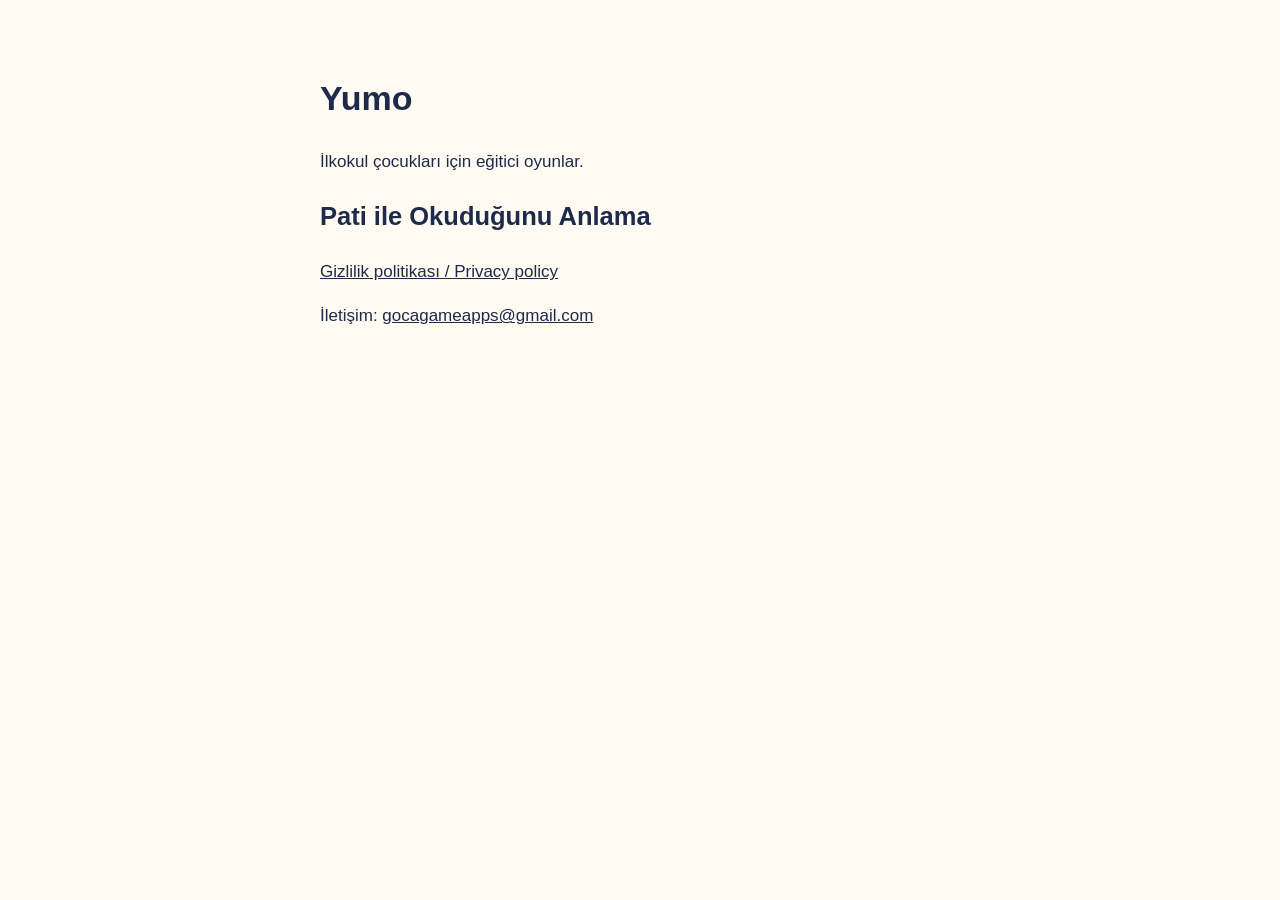
==== index.html @ 2a221d6d "Pati gizlilik politikası ve Yumo ana sayfası Co-Authored-By: Claude Opus 5.5 <noreply@anthropic.com>" ====
<!doctype html>
<html lang="tr"><head><meta charset="utf-8"><meta name="viewport" content="width=device-width, initial-scale=1"><title>Yumo</title>
<style>:root{--bg:#FFFBF3;--ink:#1E2A4A}@media (prefers-color-scheme:dark){:root{--bg:#141C33;--ink:#FFFBF3}}body{margin:0;background:var(--bg);color:var(--ink);font:17px/1.6 -apple-system,BlinkMacSystemFont,"Segoe UI",Roboto,Arial,sans-serif}main{max-width:40rem;margin:0 auto;padding:48px 20px}a{color:inherit}</style></head>
<body><main><h1>Yumo</h1><p>İlkokul çocukları için eğitici oyunlar.</p>
<h2>Pati ile Okuduğunu Anlama</h2><p><a href="pati/gizlilik/">Gizlilik politikası / Privacy policy</a></p>
<p>İletişim: <a href="mailto:gocagameapps@gmail.com">gocagameapps@gmail.com</a></p></main></body></html>
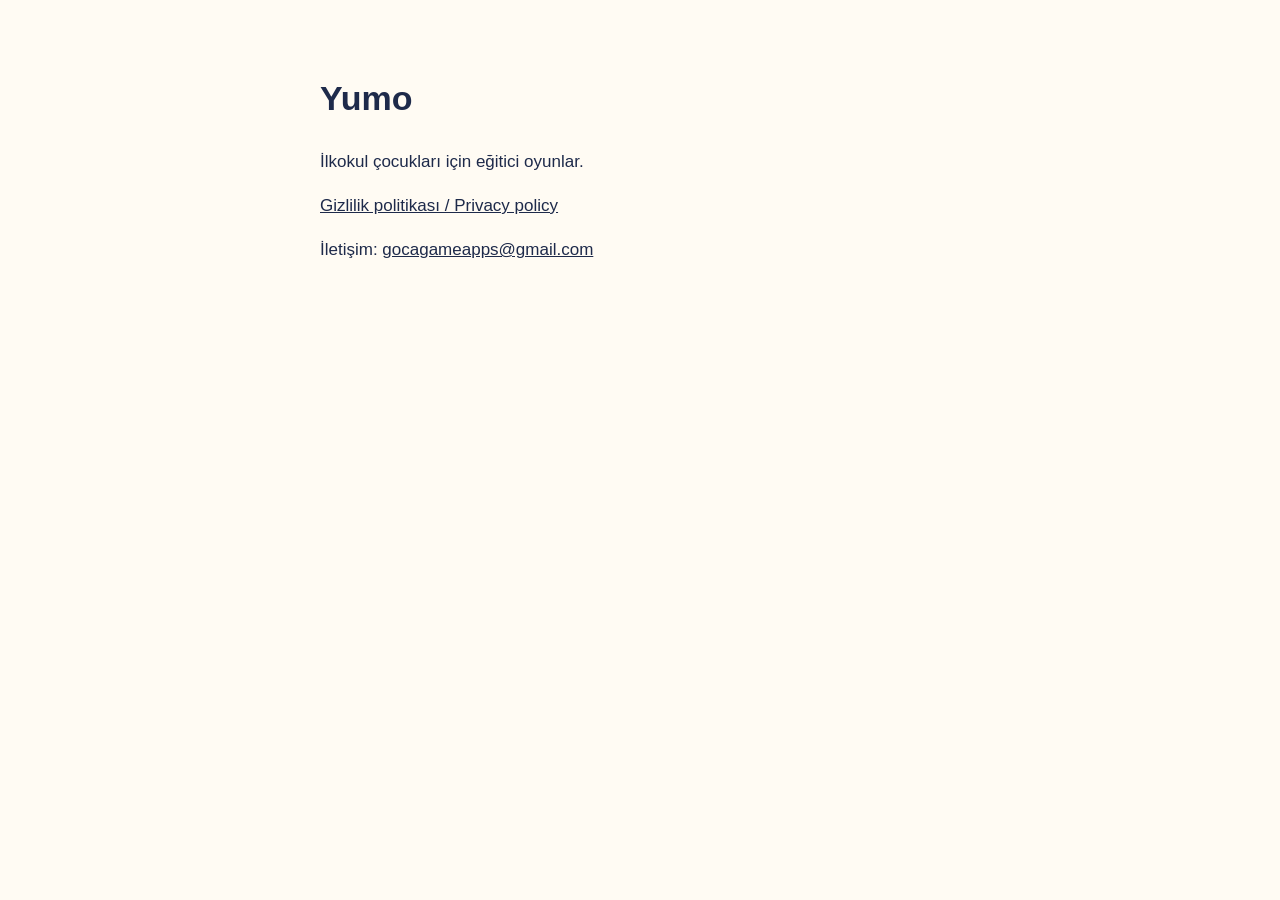
==== commit 85ca1632: "Tüm Yumo oyunları için ortak gizlilik politikası Pati'nin eski adresi yeni sayfaya yönlenir.  Co-Aut" ====
--- a/index.html
+++ b/index.html
@@ -2,5 +2,5 @@
 <html lang="tr"><head><meta charset="utf-8"><meta name="viewport" content="width=device-width, initial-scale=1"><title>Yumo</title>
 <style>:root{--bg:#FFFBF3;--ink:#1E2A4A}@media (prefers-color-scheme:dark){:root{--bg:#141C33;--ink:#FFFBF3}}body{margin:0;background:var(--bg);color:var(--ink);font:17px/1.6 -apple-system,BlinkMacSystemFont,"Segoe UI",Roboto,Arial,sans-serif}main{max-width:40rem;margin:0 auto;padding:48px 20px}a{color:inherit}</style></head>
 <body><main><h1>Yumo</h1><p>İlkokul çocukları için eğitici oyunlar.</p>
-<h2>Pati ile Okuduğunu Anlama</h2><p><a href="pati/gizlilik/">Gizlilik politikası / Privacy policy</a></p>
+<p><a href="gizlilik/">Gizlilik politikası / Privacy policy</a></p>
 <p>İletişim: <a href="mailto:gocagameapps@gmail.com">gocagameapps@gmail.com</a></p></main></body></html>
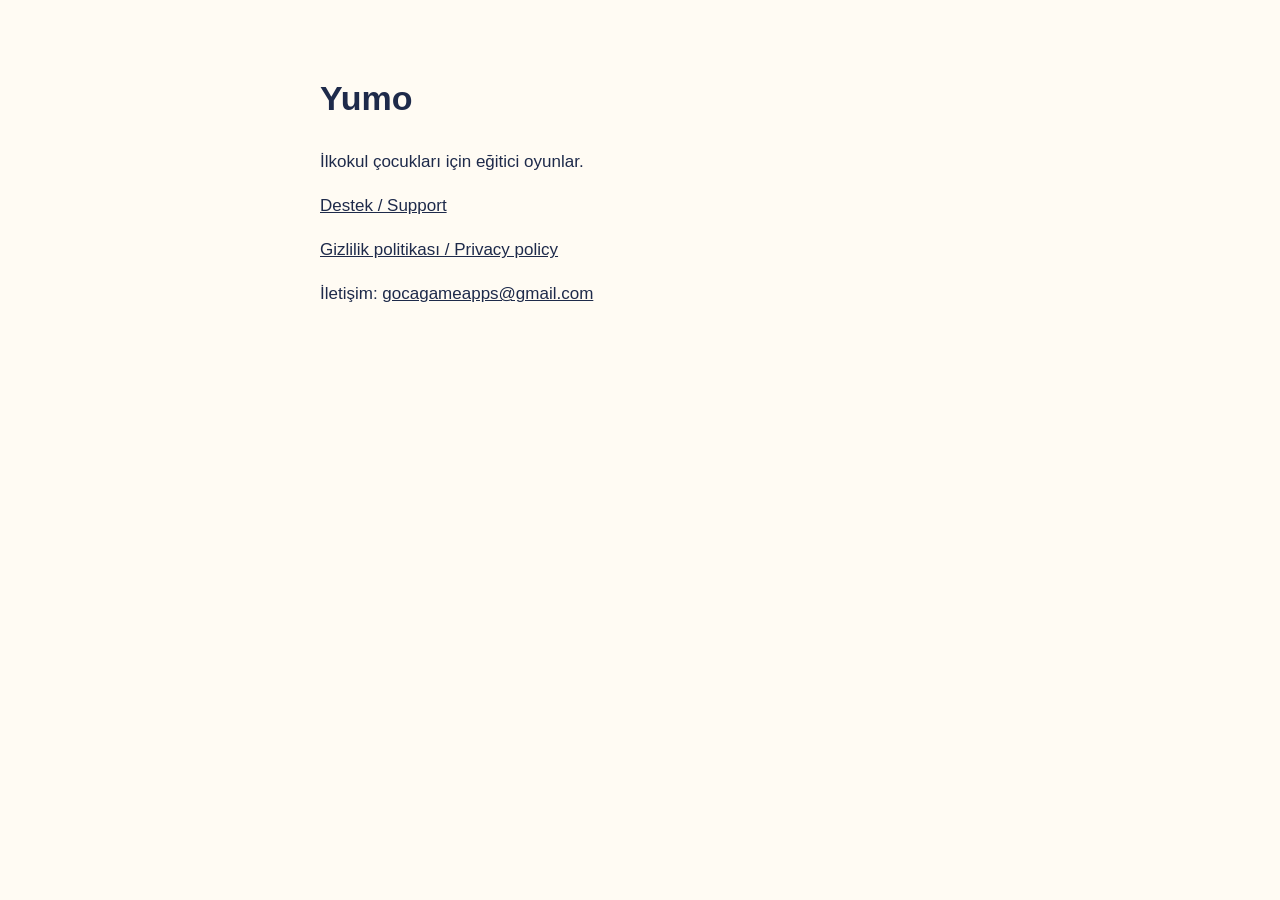
==== commit fed5b600: "Destek sayfası Co-Authored-By: Claude Opus 5.5 <noreply@anthropic.com> Claude-Session: https://claud" ====
--- a/index.html
+++ b/index.html
@@ -2,5 +2,6 @@
 <html lang="tr"><head><meta charset="utf-8"><meta name="viewport" content="width=device-width, initial-scale=1"><title>Yumo</title>
 <style>:root{--bg:#FFFBF3;--ink:#1E2A4A}@media (prefers-color-scheme:dark){:root{--bg:#141C33;--ink:#FFFBF3}}body{margin:0;background:var(--bg);color:var(--ink);font:17px/1.6 -apple-system,BlinkMacSystemFont,"Segoe UI",Roboto,Arial,sans-serif}main{max-width:40rem;margin:0 auto;padding:48px 20px}a{color:inherit}</style></head>
 <body><main><h1>Yumo</h1><p>İlkokul çocukları için eğitici oyunlar.</p>
+<p><a href="destek/">Destek / Support</a></p>
 <p><a href="gizlilik/">Gizlilik politikası / Privacy policy</a></p>
 <p>İletişim: <a href="mailto:gocagameapps@gmail.com">gocagameapps@gmail.com</a></p></main></body></html>
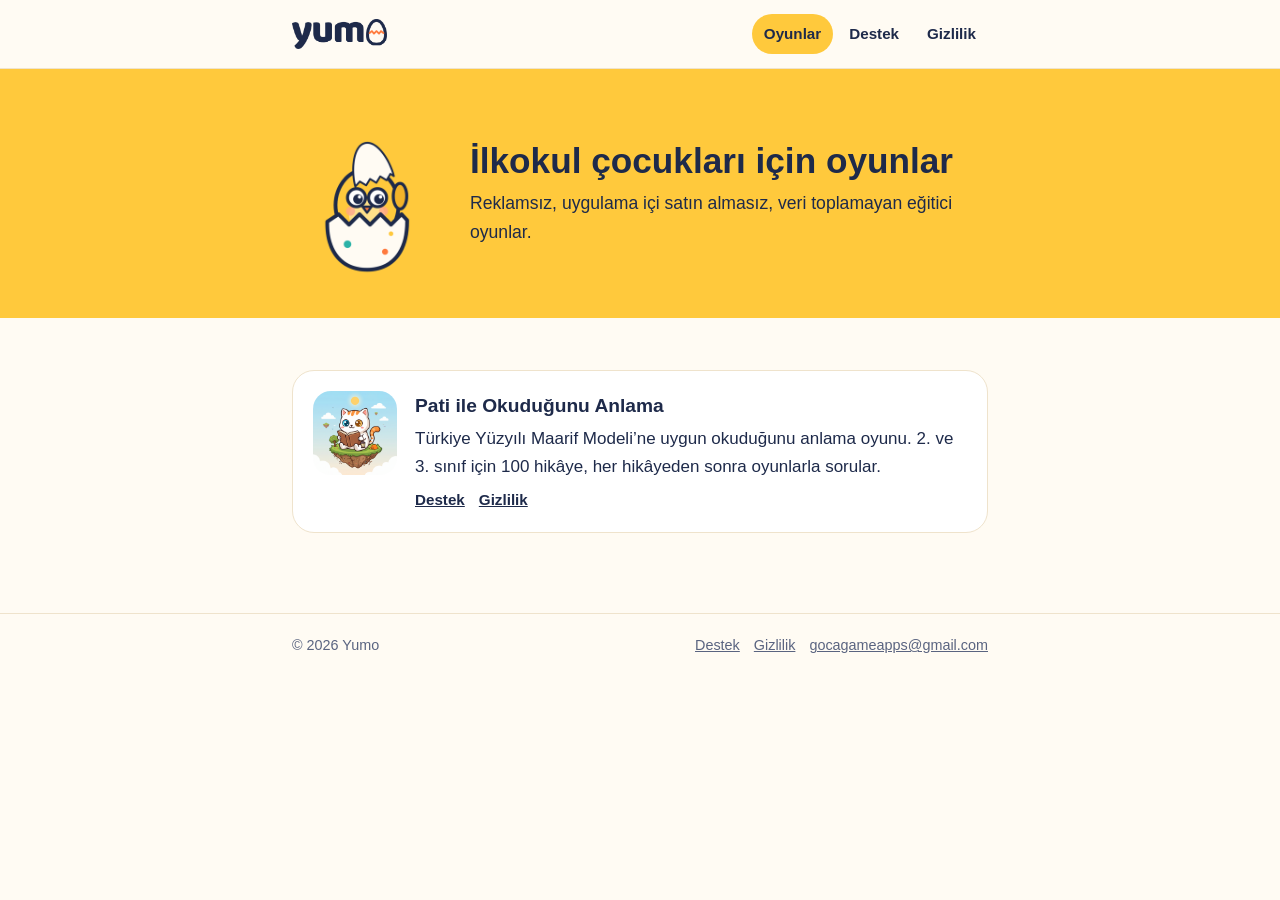
==== commit 117c42fe: "Yumo sitesi: ortak başlık ve alt bilgi, ana sayfa, destek ve gizlilik aynı tasarımda Co-Authored-By:" ====
--- a/index.html
+++ b/index.html
@@ -1,7 +1,35 @@
 <!doctype html>
-<html lang="tr"><head><meta charset="utf-8"><meta name="viewport" content="width=device-width, initial-scale=1"><title>Yumo</title>
-<style>:root{--bg:#FFFBF3;--ink:#1E2A4A}@media (prefers-color-scheme:dark){:root{--bg:#141C33;--ink:#FFFBF3}}body{margin:0;background:var(--bg);color:var(--ink);font:17px/1.6 -apple-system,BlinkMacSystemFont,"Segoe UI",Roboto,Arial,sans-serif}main{max-width:40rem;margin:0 auto;padding:48px 20px}a{color:inherit}</style></head>
-<body><main><h1>Yumo</h1><p>İlkokul çocukları için eğitici oyunlar.</p>
-<p><a href="destek/">Destek / Support</a></p>
-<p><a href="gizlilik/">Gizlilik politikası / Privacy policy</a></p>
-<p>İletişim: <a href="mailto:gocagameapps@gmail.com">gocagameapps@gmail.com</a></p></main></body></html>
+<html lang="tr">
+<head>
+<meta charset="utf-8">
+<meta name="viewport" content="width=device-width, initial-scale=1">
+<title>Yumo</title>
+<meta name="description" content="Yumo: ilkokul çocukları için reklamsız eğitici oyunlar.">
+<link rel="icon" href="assets/favicon.png">
+<link rel="stylesheet" href="assets/site.css">
+</head>
+<body>
+<header class="top"><div class="wrap">
+  <a class="brand" href="" aria-label="Yumo ana sayfa"><img src="assets/yumo-word.png" alt="yumo" width="96" height="30"></a>
+  <nav aria-label="Site"><a href="" aria-current="page">Oyunlar</a><a href="destek/">Destek</a><a href="gizlilik/">Gizlilik</a></nav>
+</div></header>
+<section class="hero"><div class="wrap">
+  <img src="assets/yumo.png" alt="Yumurtadan çıkan Yumo" width="150" height="169">
+  <div><h1>İlkokul çocukları için oyunlar</h1><p>Reklamsız, uygulama içi satın almasız, veri toplamayan eğitici oyunlar.</p></div>
+</div></section>
+<main><div class="wrap">
+  <div class="game">
+    <img src="assets/pati-icon.png" alt="Pati ile Okuduğunu Anlama simgesi" width="84" height="84">
+    <div>
+      <h2>Pati ile Okuduğunu Anlama</h2>
+      <p>Türkiye Yüzyılı Maarif Modeli’ne uygun okuduğunu anlama oyunu. 2. ve 3. sınıf için 100 hikâye, her hikâyeden sonra oyunlarla sorular.</p>
+      <div class="links"><a href="destek/#pati">Destek</a><a href="gizlilik/">Gizlilik</a></div>
+    </div>
+  </div>
+</div></main>
+<footer><div class="wrap">
+  <span>© 2026 Yumo</span>
+  <span><a href="destek/">Destek</a><a href="gizlilik/">Gizlilik</a><a href="mailto:gocagameapps@gmail.com">gocagameapps@gmail.com</a></span>
+</div></footer>
+</body>
+</html>
--- a/assets/site.css
+++ b/assets/site.css
@@ -0,0 +1,74 @@
+/* Yumo site: one look for every page (home, support, privacy). */
+:root{
+  --cream:#FFFBF3; --navy:#1E2A4A; --yellow:#FFC93C; --orange:#FF7A3D; --teal:#2BB3A8;
+  --bg:var(--cream); --ink:var(--navy); --soft:#5A6480; --line:#EFE3CC; --card:#FFFFFF; --band:var(--yellow);
+}
+@media (prefers-color-scheme: dark){
+  :root:not([data-theme="light"]){ --bg:#141C33; --ink:#FFFBF3; --soft:#B8C0D6; --line:#2A3556; --card:#1E2A4A; }
+}
+*{box-sizing:border-box}
+html{scroll-behavior:smooth}
+body{margin:0;background:var(--bg);color:var(--ink);font:17px/1.6 -apple-system,BlinkMacSystemFont,"Segoe UI",Roboto,"Helvetica Neue",Arial,sans-serif}
+a{color:inherit}
+img{max-width:100%;display:block}
+.wrap{max-width:46rem;margin:0 auto;padding:0 20px}
+
+/* header */
+.top{border-bottom:1px solid var(--line);background:var(--bg)}
+.top .wrap{display:flex;align-items:center;justify-content:space-between;gap:16px;min-height:68px}
+.brand img{height:30px;width:auto}
+@media (prefers-color-scheme: dark){ :root:not([data-theme="light"]) .brand img{filter:invert(1) hue-rotate(180deg) brightness(1.4)} }
+nav{display:flex;gap:4px;flex-wrap:wrap}
+nav a{text-decoration:none;font-weight:600;font-size:.95rem;padding:8px 12px;border-radius:999px}
+nav a:hover{background:var(--line)}
+nav a[aria-current="page"]{background:var(--yellow);color:#1E2A4A}
+
+/* page */
+main{padding:36px 0 64px}
+h1{font-size:2rem;line-height:1.15;margin:0 0 8px}
+h2{font-size:1.2rem;margin:36px 0 8px}
+.lead{color:var(--soft);margin:0 0 24px}
+.lang{font-size:.92rem;color:var(--soft);margin:0 0 20px}
+.lang a{font-weight:600}
+
+.contact{background:var(--yellow);color:#1E2A4A;border-radius:22px;padding:22px 24px;display:flex;gap:18px;align-items:center;margin:8px 0 28px}
+.contact img{width:76px;height:auto;flex:none}
+.contact p{margin:0}
+.contact .mail{display:inline-block;margin-top:10px;background:#1E2A4A;color:#FFFBF3;text-decoration:none;font-weight:700;padding:10px 16px;border-radius:999px}
+@media (max-width:480px){ .contact{flex-direction:column;align-items:flex-start} }
+
+.app{display:flex;gap:14px;align-items:center;margin:28px 0 6px}
+.app img{width:52px;height:52px;border-radius:12px}
+.app b{display:block;font-size:1.1rem}
+.app span{color:var(--soft);font-size:.9rem}
+
+details{background:var(--card);border:1px solid var(--line);border-radius:16px;margin:10px 0;padding:0 18px}
+summary{cursor:pointer;font-weight:700;padding:14px 0;list-style:none}
+summary::-webkit-details-marker{display:none}
+summary::after{content:"+";float:right;font-weight:400;color:var(--soft)}
+details[open] summary::after{content:"–"}
+details p{margin:0 0 14px}
+
+.box{background:var(--card);border:1px solid var(--line);border-radius:16px;padding:16px 20px;margin:20px 0}
+.box p{margin:0;font-weight:600}
+ul{padding-left:1.2rem}
+hr{border:0;border-top:1px solid var(--line);margin:56px 0 0}
+
+/* home */
+.hero{background:var(--band);color:#1E2A4A}
+.hero .wrap{display:flex;align-items:center;gap:28px;padding-top:40px;padding-bottom:40px}
+.hero img{width:150px;height:auto;flex:none}
+.hero h1{font-size:2.2rem}
+.hero p{margin:0;font-size:1.1rem}
+@media (max-width:560px){ .hero .wrap{flex-direction:column;align-items:flex-start} .hero img{width:110px} }
+.game{display:flex;gap:18px;align-items:flex-start;background:var(--card);border:1px solid var(--line);border-radius:22px;padding:20px;margin:16px 0}
+.game img{width:84px;height:84px;border-radius:18px;flex:none}
+.game h2{margin:0 0 4px}
+.game p{margin:0 0 8px}
+.links{display:flex;gap:14px;flex-wrap:wrap;font-weight:600;font-size:.95rem}
+
+/* footer */
+footer{border-top:1px solid var(--line);color:var(--soft);font-size:.9rem}
+footer .wrap{display:flex;justify-content:space-between;gap:12px;flex-wrap:wrap;padding-top:20px;padding-bottom:28px}
+footer a{margin-left:14px}
+footer a:first-child{margin-left:0}
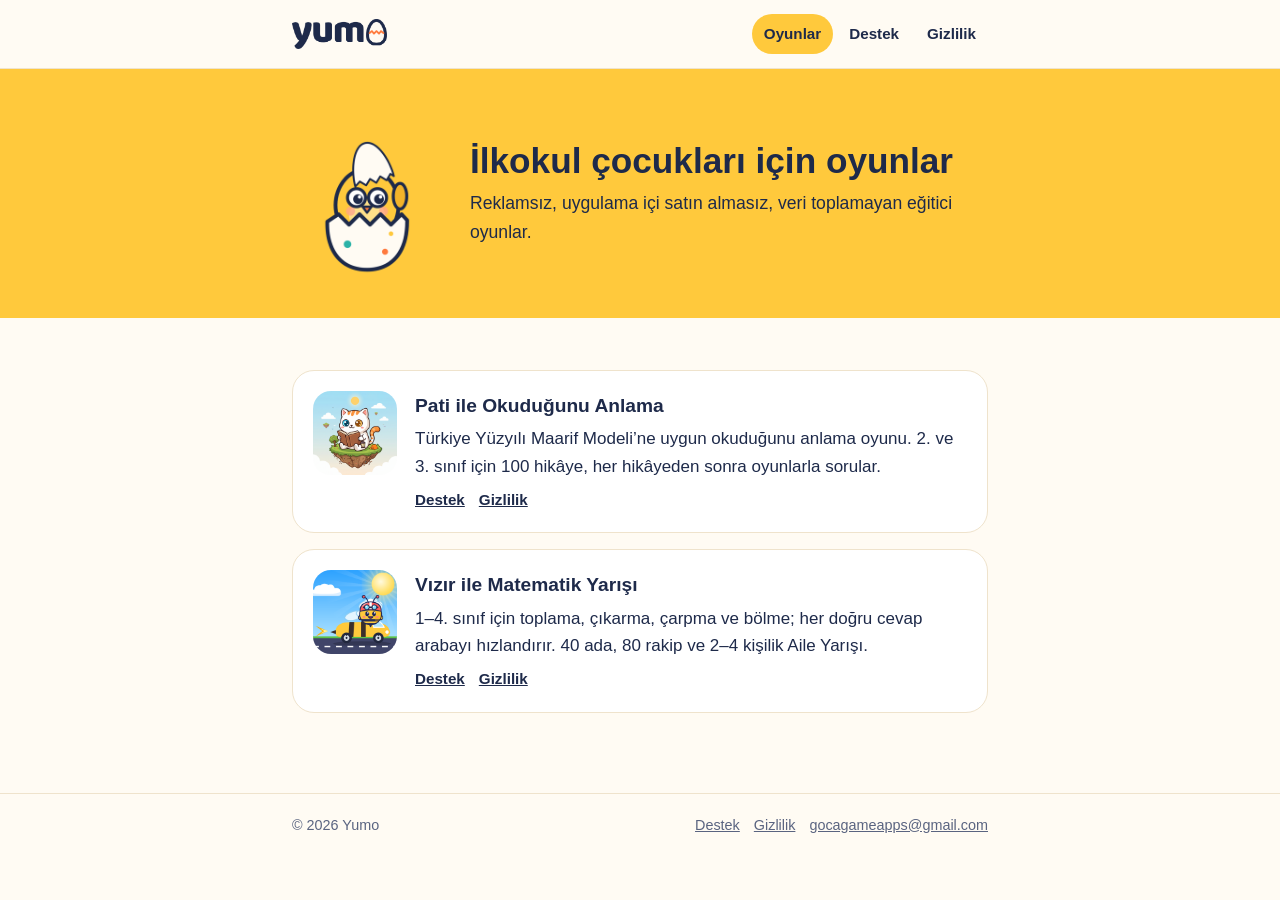
==== commit f896d038: "Vızır ile Matematik Yarışı: ana sayfa kartı, destek SSS'si, gizlilik kapsamı Co-Authored-By: Claude " ====
--- a/index.html
+++ b/index.html
@@ -26,6 +26,14 @@
       <div class="links"><a href="destek/#pati">Destek</a><a href="gizlilik/">Gizlilik</a></div>
     </div>
   </div>
+  <div class="game">
+    <img src="assets/matematik-yarisi-icon.png" alt="Vızır ile Matematik Yarışı simgesi" width="84" height="84">
+    <div>
+      <h2>Vızır ile Matematik Yarışı</h2>
+      <p>1–4. sınıf için toplama, çıkarma, çarpma ve bölme; her doğru cevap arabayı hızlandırır. 40 ada, 80 rakip ve 2–4 kişilik Aile Yarışı.</p>
+      <div class="links"><a href="destek/#matematik-yarisi">Destek</a><a href="gizlilik/">Gizlilik</a></div>
+    </div>
+  </div>
 </div></main>
 <footer><div class="wrap">
   <span>© 2026 Yumo</span>
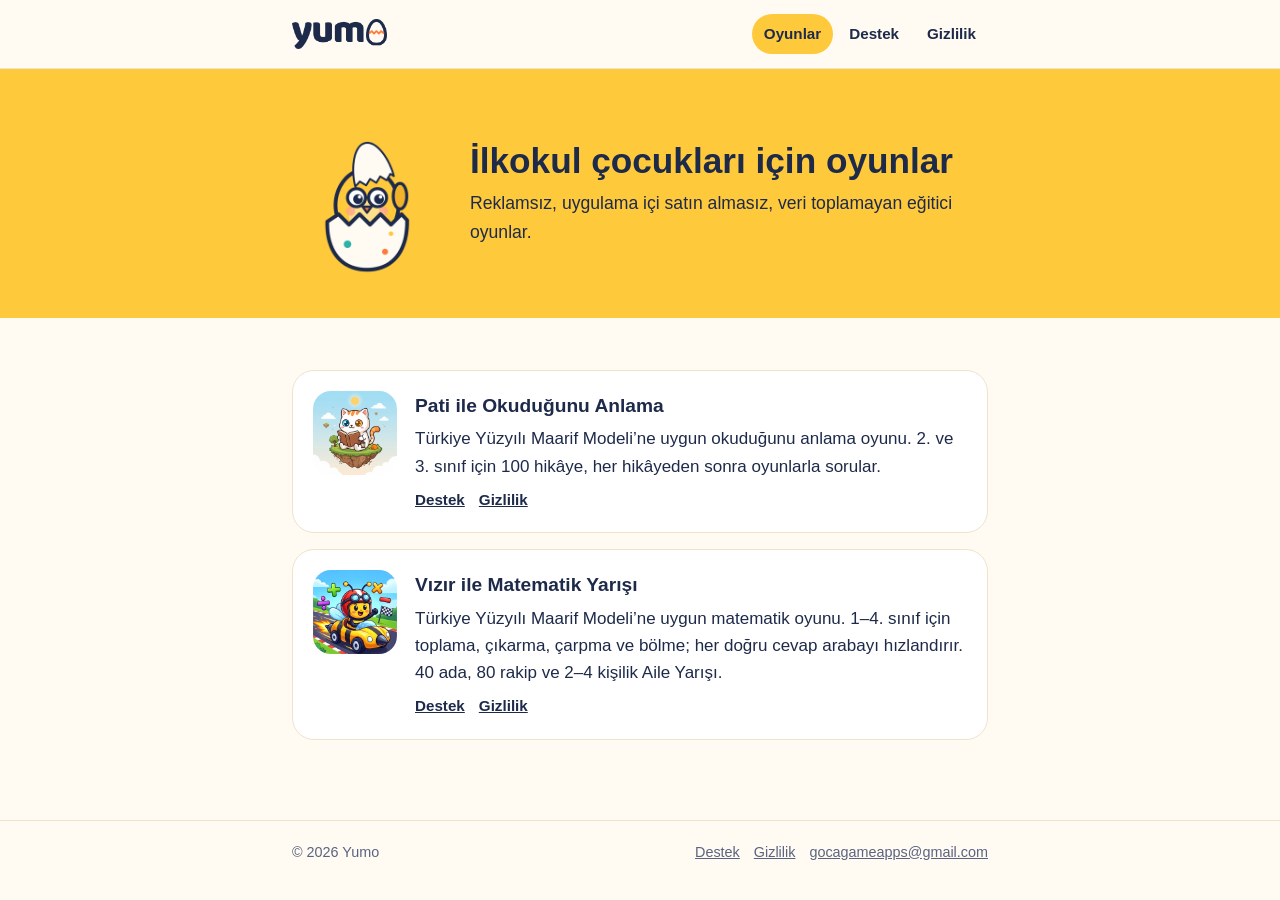
==== commit d6c0c329: "Matematik Yarışı kartı: Maarif Modeli vurgusu Co-Authored-By: Claude Opus 5.5 <noreply@anthropic.com" ====
--- a/index.html
+++ b/index.html
@@ -30,7 +30,7 @@
     <img src="assets/matematik-yarisi-icon.png" alt="Vızır ile Matematik Yarışı simgesi" width="84" height="84">
     <div>
       <h2>Vızır ile Matematik Yarışı</h2>
-      <p>1–4. sınıf için toplama, çıkarma, çarpma ve bölme; her doğru cevap arabayı hızlandırır. 40 ada, 80 rakip ve 2–4 kişilik Aile Yarışı.</p>
+      <p>Türkiye Yüzyılı Maarif Modeli’ne uygun matematik oyunu. 1–4. sınıf için toplama, çıkarma, çarpma ve bölme; her doğru cevap arabayı hızlandırır. 40 ada, 80 rakip ve 2–4 kişilik Aile Yarışı.</p>
       <div class="links"><a href="destek/#matematik-yarisi">Destek</a><a href="gizlilik/">Gizlilik</a></div>
     </div>
   </div>
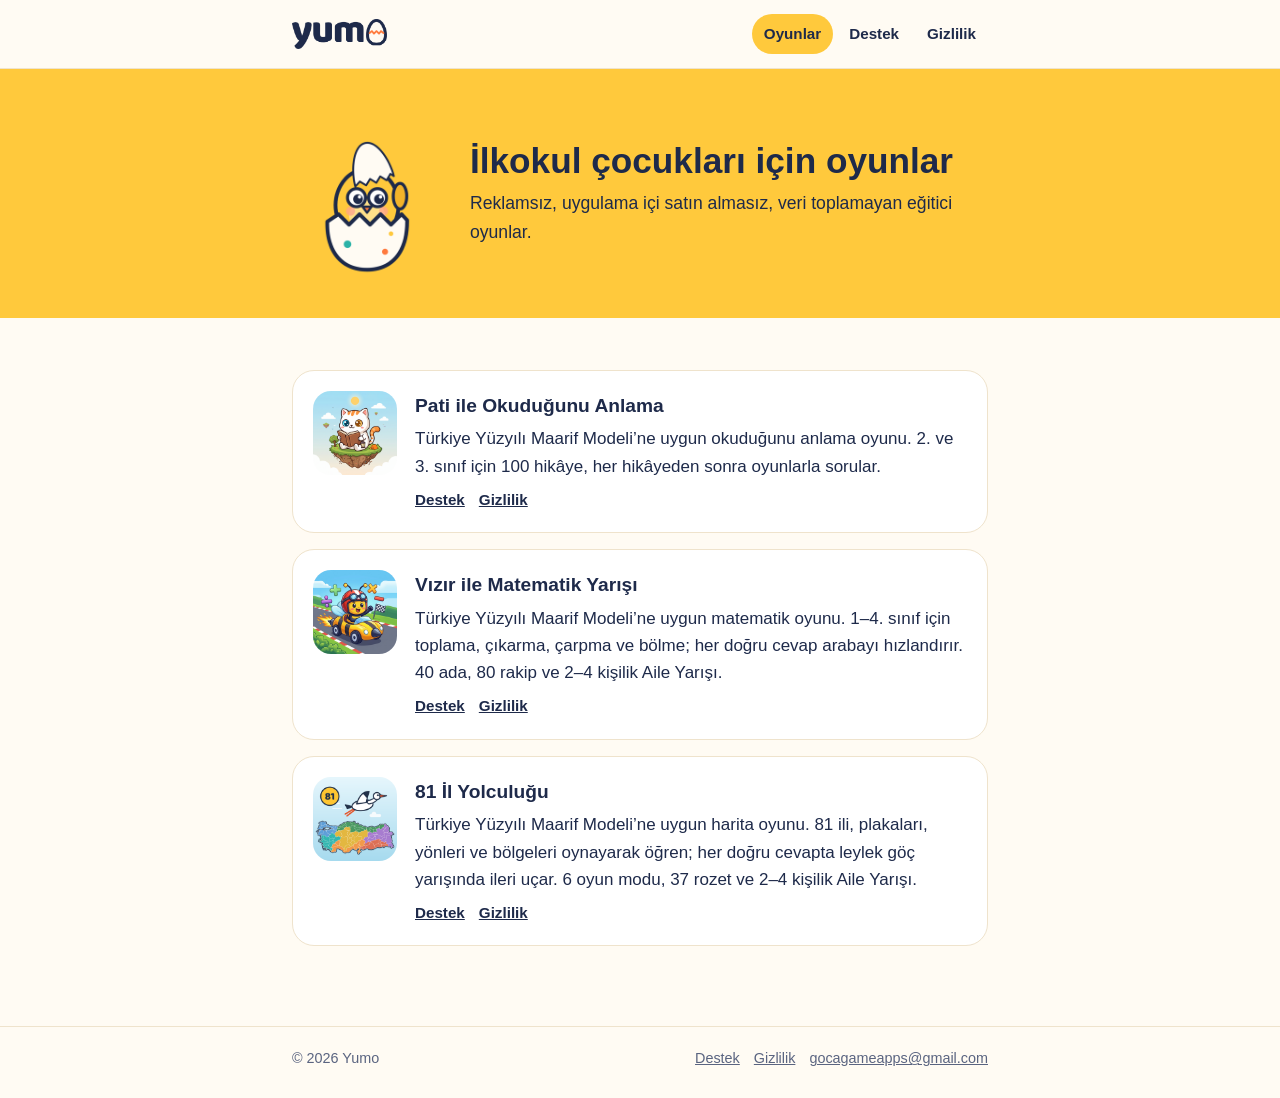
==== commit 877bbbb2: "81 İl Yolculuğu: oyun kartı, destek SSS'si (TR + EN), gizlilik sayfasında ad Co-Authored-By: Claude " ====
--- a/index.html
+++ b/index.html
@@ -34,6 +34,14 @@
       <div class="links"><a href="destek/#matematik-yarisi">Destek</a><a href="gizlilik/">Gizlilik</a></div>
     </div>
   </div>
+  <div class="game">
+    <img src="assets/ilyolculugu-icon.png" alt="81 İl Yolculuğu simgesi" width="84" height="84">
+    <div>
+      <h2>81 İl Yolculuğu</h2>
+      <p>Türkiye Yüzyılı Maarif Modeli’ne uygun harita oyunu. 81 ili, plakaları, yönleri ve bölgeleri oynayarak öğren; her doğru cevapta leylek göç yarışında ileri uçar. 6 oyun modu, 37 rozet ve 2–4 kişilik Aile Yarışı.</p>
+      <div class="links"><a href="destek/#ilyolculugu">Destek</a><a href="gizlilik/">Gizlilik</a></div>
+    </div>
+  </div>
 </div></main>
 <footer><div class="wrap">
   <span>© 2026 Yumo</span>
